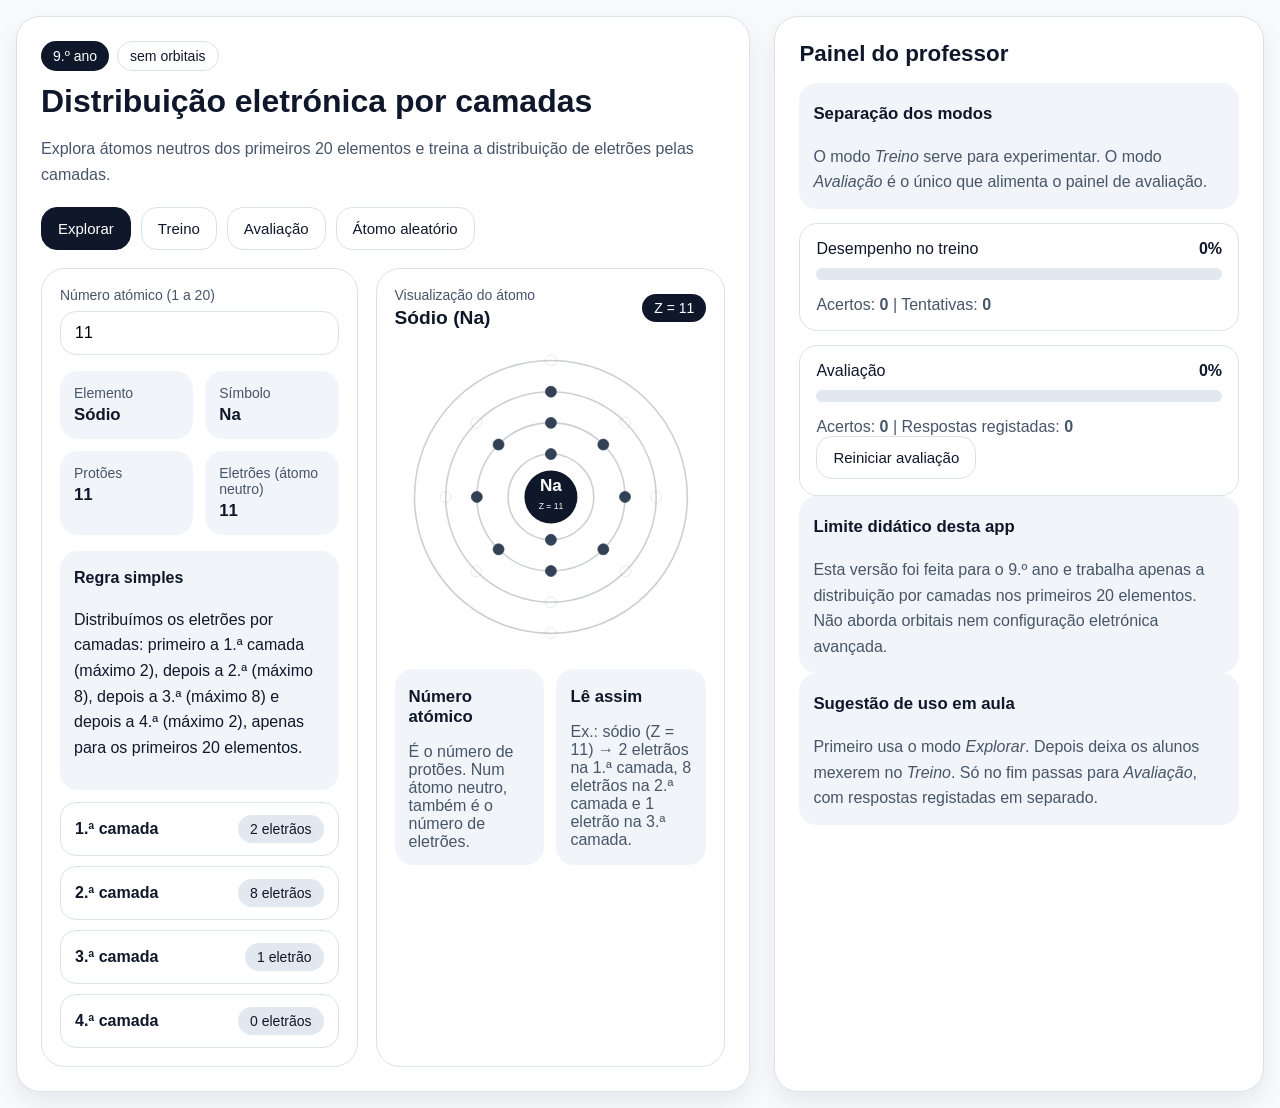
==== index.html @ 7c9a8dc4 "Rename index (1).html to index.html" ====
<!DOCTYPE html>
<html lang="pt-PT">
<head>
  <meta charset="UTF-8" />
  <meta name="viewport" content="width=device-width, initial-scale=1.0" />
  <title>Distribuição eletrónica por camadas</title>
  <link rel="stylesheet" href="style.css" />
</head>
<body>
  <main class="page">
    <section class="app-grid">
      <section class="card main-card">
        <div class="badges">
          <span class="badge">9.º ano</span>
          <span class="badge badge-outline">sem orbitais</span>
        </div>

        <h1>Distribuição eletrónica por camadas</h1>
        <p class="intro">
          Explora átomos neutros dos primeiros 20 elementos e treina a distribuição de eletrões pelas camadas.
        </p>

        <div class="mode-buttons">
          <button id="btnExplorar" class="btn btn-primary">Explorar</button>
          <button id="btnTreino" class="btn btn-secondary">Treino</button>
          <button id="btnAvaliacao" class="btn btn-secondary">Avaliação</button>
          <button id="btnAleatorio" class="btn btn-secondary">Átomo aleatório</button>
        </div>

        <div class="content-grid">
          <section class="panel">
            <label for="numeroAtomico" class="label">Número atómico (1 a 20)</label>
            <input id="numeroAtomico" type="number" min="1" max="20" value="11" />

            <div class="info-grid">
              <div class="info-box">
                <span class="info-label">Elemento</span>
                <strong id="elementoNome"></strong>
              </div>
              <div class="info-box">
                <span class="info-label">Símbolo</span>
                <strong id="elementoSimbolo"></strong>
              </div>
              <div class="info-box">
                <span class="info-label">Protões</span>
                <strong id="protones"></strong>
              </div>
              <div class="info-box">
                <span class="info-label">Eletrões (átomo neutro)</span>
                <strong id="eletrones"></strong>
              </div>
            </div>

            <div id="explorarBox" class="mode-box"></div>

            <div id="interacaoBox" class="mode-box hidden">
              <div id="modoMensagem" class="message-box"></div>

              <div id="layerEditors" class="layers"></div>

              <div class="action-buttons">
                <button id="btnVerificar" class="btn btn-primary">Verificar</button>
                <button id="btnLimpar" class="btn btn-secondary">Limpar</button>
                <button id="btnMostrarSolucao" class="btn btn-secondary">Mostrar solução</button>
                <button id="btnNovoAtomo" class="btn btn-secondary">Novo átomo</button>
              </div>

              <div class="totals-box">
                Total colocado: <strong><span id="somaTentativa">0</span></strong> / <span id="totalNecessario">11</span>
              </div>

              <div id="feedback" class="feedback hidden"></div>
              <div id="solucao" class="solution hidden"></div>
            </div>
          </section>

          <section class="panel">
            <div class="visual-header">
              <div>
                <div class="small-label">Visualização do átomo</div>
                <div class="visual-title"><span id="visualNome"></span> (<span id="visualSimbolo"></span>)</div>
              </div>
              <span class="badge" id="visualZ"></span>
            </div>

            <div class="atom-wrap">
              <svg id="atomSvg" viewBox="0 0 400 400" aria-label="Visualização do átomo"></svg>
            </div>

            <div class="help-grid">
              <div class="info-box help-box">
                <strong>Número atómico</strong>
                <p>É o número de protões. Num átomo neutro, também é o número de eletrões.</p>
              </div>
              <div class="info-box help-box">
                <strong>Lê assim</strong>
                <p id="lerAssim"></p>
              </div>
            </div>
          </section>
        </div>
      </section>

      <aside class="card side-card">
        <h2>Painel do professor</h2>

        <div class="info-box note-box">
          <strong>Separação dos modos</strong>
          <p>O modo <em>Treino</em> serve para experimentar. O modo <em>Avaliação</em> é o único que alimenta o painel de avaliação.</p>
        </div>

        <div class="stats-card">
          <div class="stats-head">
            <span>Desempenho no treino</span>
            <strong id="progressoTreinoPct">0%</strong>
          </div>
          <div class="progress"><div id="barTreino" class="progress-fill"></div></div>
          <p>Acertos: <strong id="acertosTreino">0</strong> | Tentativas: <strong id="totalTreino">0</strong></p>
        </div>

        <div class="stats-card">
          <div class="stats-head">
            <span>Avaliação</span>
            <strong id="progressoAvaliacaoPct">0%</strong>
          </div>
          <div class="progress"><div id="barAvaliacao" class="progress-fill"></div></div>
          <p>Acertos: <strong id="acertosAvaliacao">0</strong> | Respostas registadas: <strong id="totalAvaliacao">0</strong></p>
          <button id="btnReiniciarAvaliacao" class="btn btn-secondary">Reiniciar avaliação</button>
        </div>

        <div class="info-box note-box">
          <strong>Limite didático desta app</strong>
          <p>Esta versão foi feita para o 9.º ano e trabalha apenas a distribuição por camadas nos primeiros 20 elementos. Não aborda orbitais nem configuração eletrónica avançada.</p>
        </div>

        <div class="info-box note-box">
          <strong>Sugestão de uso em aula</strong>
          <p>Primeiro usa o modo <em>Explorar</em>. Depois deixa os alunos mexerem no <em>Treino</em>. Só no fim passas para <em>Avaliação</em>, com respostas registadas em separado.</p>
        </div>
      </aside>
    </section>
  </main>

  <script src="script.js"></script>
</body>
</html>
---- style.css ----
:root {
  --bg: #f8fafc;
  --card: #ffffff;
  --line: #dbe2ea;
  --text: #0f172a;
  --muted: #475569;
  --soft: #f1f5f9;
  --primary: #0f172a;
  --primary-contrast: #ffffff;
  --accent: #0ea5e9;
  --emerald-bg: #ecfdf5;
  --emerald-line: #a7f3d0;
  --amber-bg: #fffbeb;
  --amber-line: #fde68a;
}

* {
  box-sizing: border-box;
}

body {
  margin: 0;
  font-family: Arial, Helvetica, sans-serif;
  background: var(--bg);
  color: var(--text);
}

.page {
  padding: 16px;
}

.app-grid {
  max-width: 1320px;
  margin: 0 auto;
  display: grid;
  grid-template-columns: minmax(0, 1.2fr) minmax(300px, 0.8fr);
  gap: 24px;
}

.card {
  background: var(--card);
  border-radius: 24px;
  border: 1px solid var(--line);
  box-shadow: 0 10px 25px rgba(15, 23, 42, 0.08);
}

.main-card,
.side-card {
  padding: 24px;
}

.badges {
  display: flex;
  flex-wrap: wrap;
  gap: 8px;
  margin-bottom: 12px;
}

.badge {
  display: inline-flex;
  align-items: center;
  justify-content: center;
  padding: 6px 12px;
  border-radius: 999px;
  background: var(--primary);
  color: var(--primary-contrast);
  font-size: 14px;
}

.badge-outline {
  background: transparent;
  color: var(--text);
  border: 1px solid var(--line);
}

h1, h2 {
  margin: 0;
}

h1 {
  font-size: 2rem;
  margin-bottom: 10px;
}

h2 {
  font-size: 1.4rem;
  margin-bottom: 16px;
}

.intro {
  color: var(--muted);
  line-height: 1.6;
  margin-bottom: 20px;
}

.mode-buttons,
.action-buttons {
  display: flex;
  flex-wrap: wrap;
  gap: 10px;
}

.btn {
  border: 1px solid var(--line);
  border-radius: 16px;
  padding: 12px 16px;
  font-size: 15px;
  cursor: pointer;
  background: #fff;
  color: var(--text);
  transition: transform 0.12s ease, background 0.12s ease, border-color 0.12s ease;
}

.btn:hover {
  transform: translateY(-1px);
}

.btn-primary {
  background: var(--primary);
  color: var(--primary-contrast);
  border-color: var(--primary);
}

.btn-secondary.active,
.btn-primary.active {
  outline: 3px solid rgba(14, 165, 233, 0.2);
}

.content-grid {
  display: grid;
  grid-template-columns: minmax(0, 0.95fr) minmax(0, 1.05fr);
  gap: 18px;
  margin-top: 18px;
}

.panel {
  border: 1px solid var(--line);
  background: #fff;
  border-radius: 24px;
  padding: 18px;
}

.label,
.small-label,
.info-label {
  display: block;
  font-size: 14px;
  color: var(--muted);
}

#numeroAtomico {
  width: 100%;
  margin-top: 8px;
  padding: 12px 14px;
  font-size: 16px;
  border-radius: 16px;
  border: 1px solid var(--line);
}

.info-grid,
.help-grid {
  margin-top: 16px;
  display: grid;
  grid-template-columns: repeat(2, minmax(0, 1fr));
  gap: 12px;
}

.info-box {
  background: var(--soft);
  border-radius: 18px;
  padding: 14px;
}

.info-box strong {
  display: block;
  font-size: 1.05rem;
  margin-top: 4px;
}

.mode-box {
  margin-top: 16px;
}

.rule-box,
.message-box,
.totals-box,
.feedback,
.solution,
.note-box {
  border-radius: 18px;
  padding: 14px;
  line-height: 1.6;
}

.rule-box,
.totals-box,
.note-box {
  background: var(--soft);
}

.layers {
  display: grid;
  gap: 12px;
  margin: 14px 0;
}

.layer-editor {
  border: 1px solid var(--line);
  border-radius: 18px;
  padding: 14px;
  display: flex;
  justify-content: space-between;
  align-items: center;
  gap: 12px;
}

.layer-controls {
  display: flex;
  align-items: center;
  gap: 10px;
}

.layer-value {
  min-width: 36px;
  text-align: center;
  font-size: 1.2rem;
  font-weight: bold;
}

.icon-btn {
  width: 42px;
  height: 42px;
  border-radius: 14px;
  border: 1px solid var(--line);
  background: #fff;
  font-size: 1.2rem;
  cursor: pointer;
}

.message-box {
  border: 1px solid var(--line);
  background: var(--soft);
}

.message-box.avaliacao {
  background: var(--amber-bg);
  border-color: var(--amber-line);
}

.feedback {
  margin-top: 12px;
  border: 1px solid var(--line);
  background: #fff;
}

.solution {
  margin-top: 12px;
  border: 1px solid var(--emerald-line);
  background: var(--emerald-bg);
}

.hidden {
  display: none !important;
}

.visual-header,
.stats-head {
  display: flex;
  justify-content: space-between;
  align-items: center;
  gap: 12px;
}

.visual-title {
  font-size: 1.2rem;
  font-weight: bold;
  margin-top: 4px;
}

.atom-wrap {
  margin-top: 12px;
  display: flex;
  justify-content: center;
}

#atomSvg {
  width: 100%;
  max-width: 420px;
  color: #334155;
}

.help-box p,
.note-box p,
.stats-card p {
  color: var(--muted);
  margin-bottom: 0;
}

.stats-card {
  border: 1px solid var(--line);
  border-radius: 18px;
  padding: 16px;
  margin-top: 14px;
}

.progress {
  width: 100%;
  height: 12px;
  border-radius: 999px;
  background: #e2e8f0;
  overflow: hidden;
  margin: 10px 0 12px;
}

.progress-fill {
  height: 100%;
  width: 0%;
  background: var(--accent);
}

.dist-list {
  display: grid;
  gap: 10px;
  margin-top: 12px;
}

.dist-item {
  display: flex;
  justify-content: space-between;
  align-items: center;
  border: 1px solid var(--line);
  border-radius: 16px;
  padding: 12px 14px;
  background: #fff;
}

.dist-pill {
  background: #e2e8f0;
  color: #0f172a;
  border-radius: 999px;
  padding: 6px 12px;
  font-size: 14px;
}

@media (max-width: 1050px) {
  .app-grid,
  .content-grid {
    grid-template-columns: 1fr;
  }
}

@media (max-width: 640px) {
  h1 {
    font-size: 1.65rem;
  }

  .info-grid,
  .help-grid {
    grid-template-columns: 1fr;
  }

  .layer-editor,
  .visual-header,
  .stats-head {
    flex-direction: column;
    align-items: stretch;
  }
}
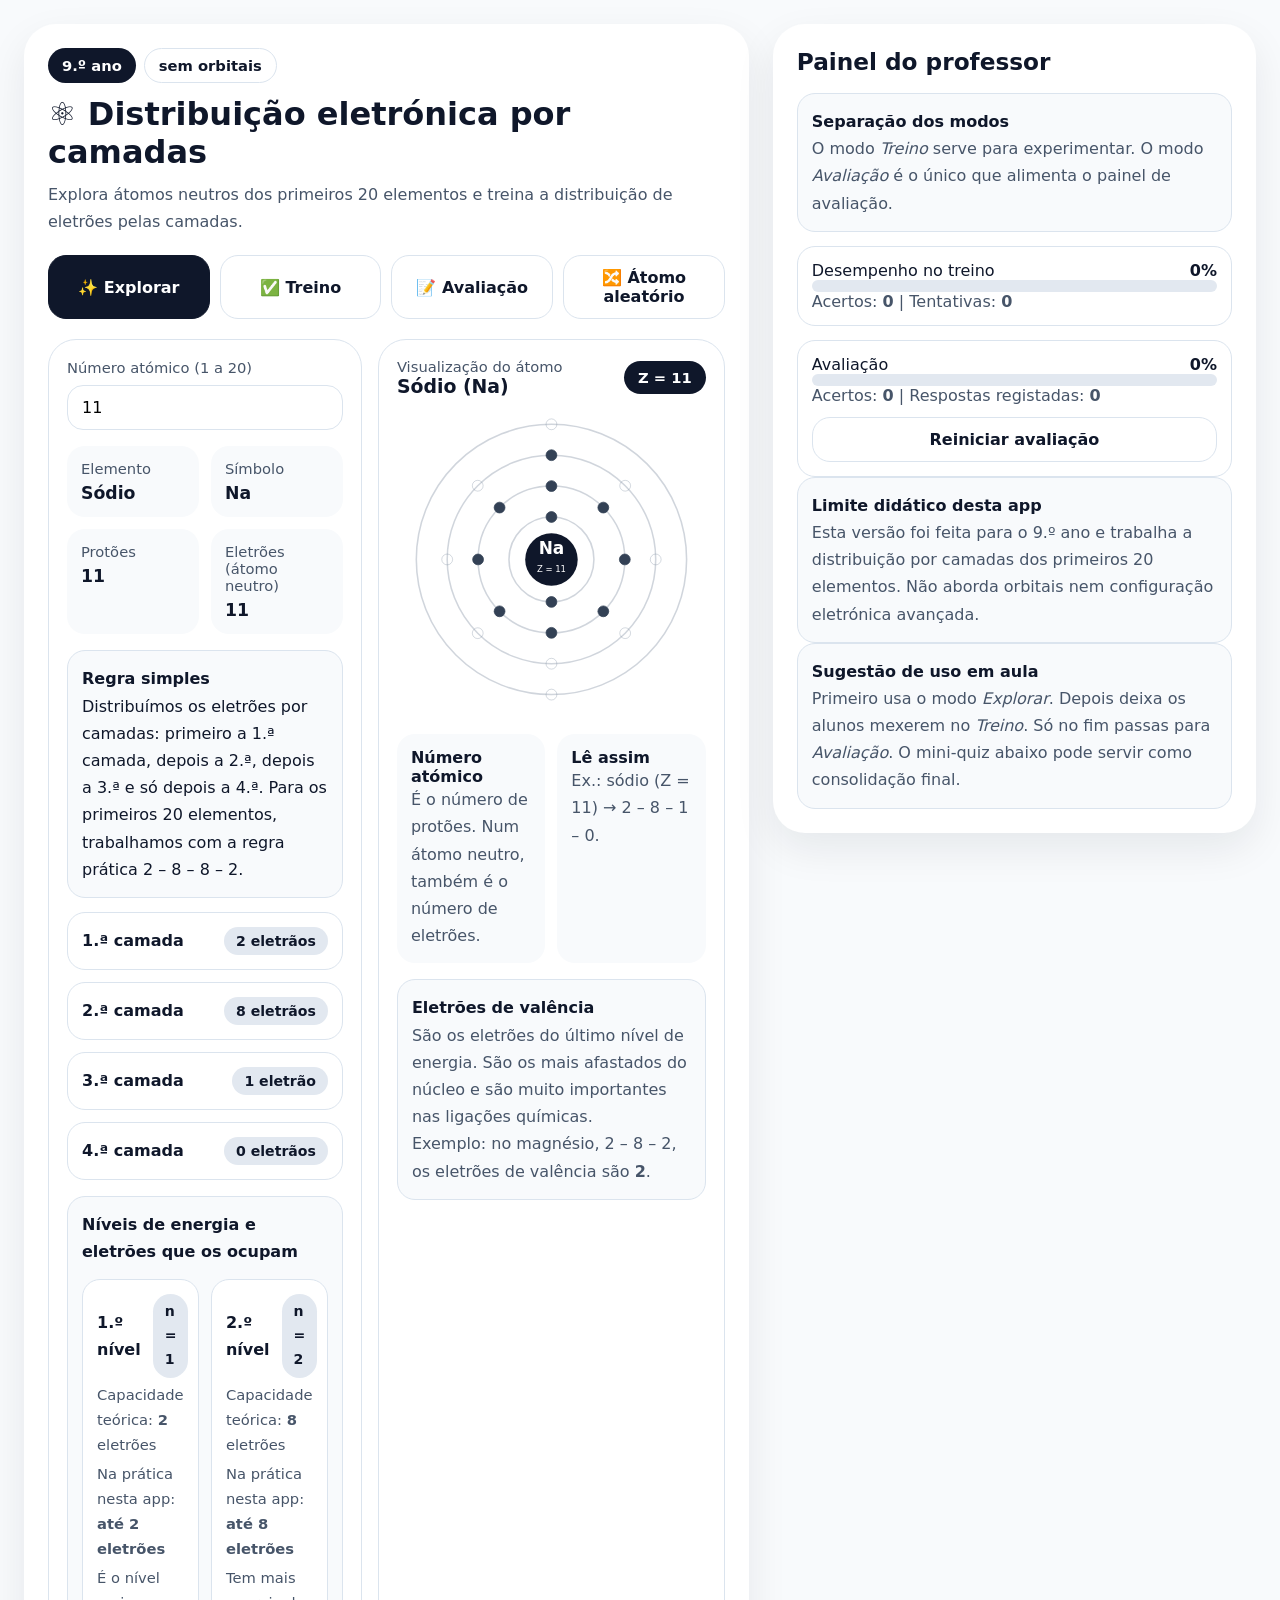
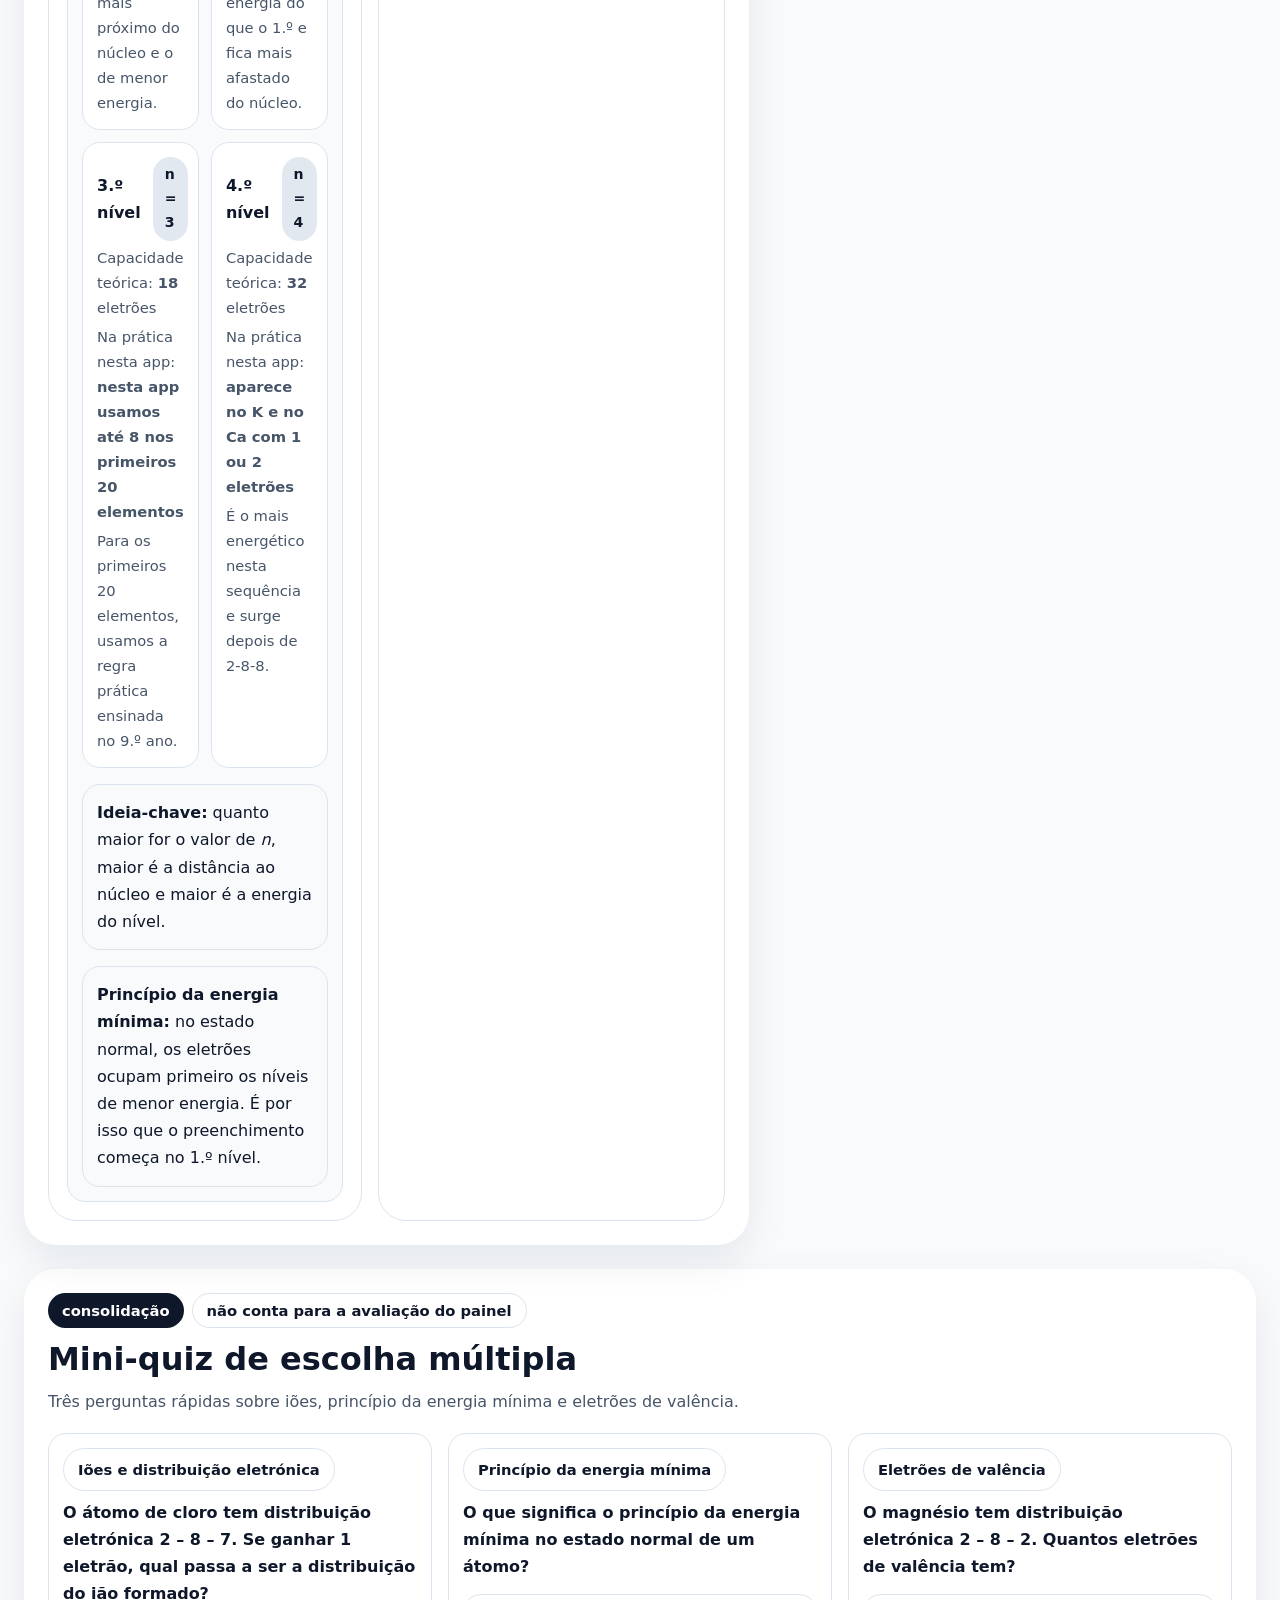
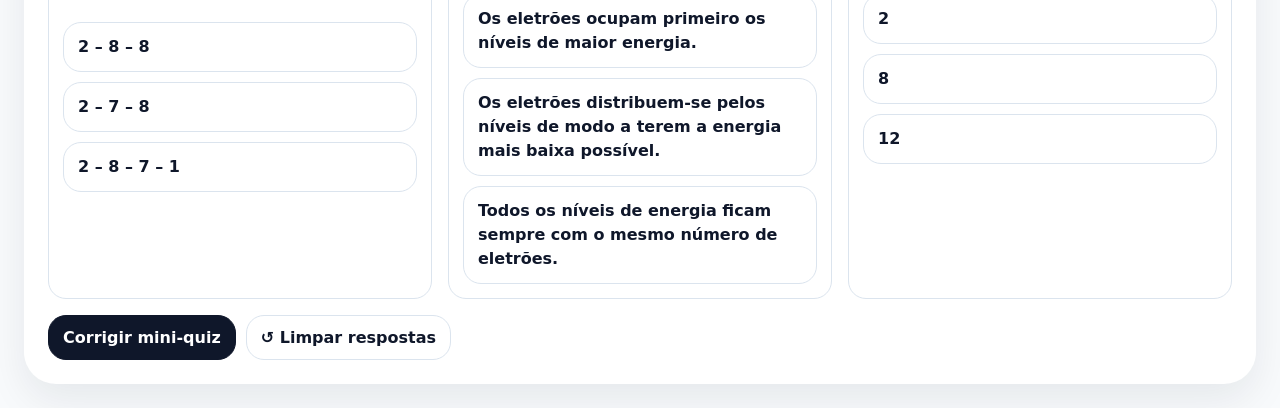
==== commit 6398b929: "Rename index (2).html to index.html" ====
--- a/index.html
+++ b/index.html
@@ -7,139 +7,159 @@
   <link rel="stylesheet" href="style.css" />
 </head>
 <body>
-  <main class="page">
-    <section class="app-grid">
-      <section class="card main-card">
+  <div class="page">
+    <div class="container">
+      <div class="layout">
+        <section class="panel main-panel">
+          <div class="badges">
+            <span class="badge fill">9.º ano</span>
+            <span class="badge outline">sem orbitais</span>
+          </div>
+
+          <h1>⚛️ Distribuição eletrónica por camadas</h1>
+          <p class="lead">
+            Explora átomos neutros dos primeiros 20 elementos e treina a distribuição de eletrões pelas camadas.
+          </p>
+
+          <div class="mode-buttons">
+            <button id="btn-explorar" class="mode active">✨ Explorar</button>
+            <button id="btn-treino" class="mode">✅ Treino</button>
+            <button id="btn-avaliacao" class="mode">📝 Avaliação</button>
+            <button id="btn-aleatorio" class="mode secondary">🔀 Átomo aleatório</button>
+          </div>
+
+          <div class="content-grid">
+            <section class="box">
+              <label for="numeroAtomico" class="field-label">Número atómico (1 a 20)</label>
+              <input id="numeroAtomico" type="number" min="1" max="20" value="11" />
+
+              <div class="info-grid">
+                <div class="info-card">
+                  <div class="info-label">Elemento</div>
+                  <div id="info-elemento" class="info-value"></div>
+                </div>
+                <div class="info-card">
+                  <div class="info-label">Símbolo</div>
+                  <div id="info-simbolo" class="info-value"></div>
+                </div>
+                <div class="info-card">
+                  <div class="info-label">Protões</div>
+                  <div id="info-protoes" class="info-value"></div>
+                </div>
+                <div class="info-card">
+                  <div class="info-label">Eletrões (átomo neutro)</div>
+                  <div id="info-eletrons" class="info-value"></div>
+                </div>
+              </div>
+
+              <div id="explorar-area" class="mode-area"></div>
+              <div id="interativo-area" class="mode-area hidden"></div>
+            </section>
+
+            <section class="box visual-box">
+              <div class="visual-header">
+                <div>
+                  <div class="small-label">Visualização do átomo</div>
+                  <div id="visual-title" class="visual-title"></div>
+                </div>
+                <span id="visual-z" class="badge fill"></span>
+              </div>
+
+              <div class="atom-wrap">
+                <svg id="atom-svg" viewBox="0 0 400 400" aria-label="Visualização do átomo"></svg>
+              </div>
+
+              <div class="tip-grid">
+                <div class="tip-card">
+                  <strong>Número atómico</strong>
+                  <div class="tip-text">É o número de protões. Num átomo neutro, também é o número de eletrões.</div>
+                </div>
+                <div class="tip-card">
+                  <strong>Lê assim</strong>
+                  <div id="tip-ler" class="tip-text"></div>
+                </div>
+              </div>
+
+              <div class="note-card valencia-card">
+                <strong>Eletrões de valência</strong>
+                <div class="tip-text">
+                  São os eletrões do último nível de energia. São os mais afastados do núcleo e são muito importantes nas ligações químicas.
+                </div>
+                <div class="tip-text">
+                  Exemplo: no magnésio, 2 – 8 – 2, os eletrões de valência são <strong>2</strong>.
+                </div>
+              </div>
+            </section>
+          </div>
+        </section>
+
+        <aside class="panel side-panel">
+          <h2>Painel do professor</h2>
+
+          <div class="note-card">
+            <strong>Separação dos modos</strong>
+            <div class="tip-text">
+              O modo <em>Treino</em> serve para experimentar. O modo <em>Avaliação</em> é o único que alimenta o painel de avaliação.
+            </div>
+          </div>
+
+          <div class="progress-card">
+            <div class="progress-row">
+              <span>Desempenho no treino</span>
+              <strong id="progresso-treino">0%</strong>
+            </div>
+            <div class="progress-bar"><div id="bar-treino" class="progress-fill"></div></div>
+            <div class="progress-stats">Acertos: <strong id="acertos-treino">0</strong> | Tentativas: <strong id="total-treino">0</strong></div>
+          </div>
+
+          <div class="progress-card">
+            <div class="progress-row">
+              <span>Avaliação</span>
+              <strong id="progresso-avaliacao">0%</strong>
+            </div>
+            <div class="progress-bar"><div id="bar-avaliacao" class="progress-fill"></div></div>
+            <div class="progress-stats">Acertos: <strong id="acertos-avaliacao">0</strong> | Respostas registadas: <strong id="total-avaliacao">0</strong></div>
+            <button id="btn-reiniciar-avaliacao" class="action outline full">Reiniciar avaliação</button>
+          </div>
+
+          <div class="note-card">
+            <strong>Limite didático desta app</strong>
+            <div class="tip-text">
+              Esta versão foi feita para o 9.º ano e trabalha a distribuição por camadas dos primeiros 20 elementos. Não aborda orbitais nem configuração eletrónica avançada.
+            </div>
+          </div>
+
+          <div class="note-card">
+            <strong>Sugestão de uso em aula</strong>
+            <div class="tip-text">
+              Primeiro usa o modo <em>Explorar</em>. Depois deixa os alunos mexerem no <em>Treino</em>. Só no fim passas para <em>Avaliação</em>. O mini-quiz abaixo pode servir como consolidação final.
+            </div>
+          </div>
+        </aside>
+      </div>
+
+      <section class="panel quiz-panel">
         <div class="badges">
-          <span class="badge">9.º ano</span>
-          <span class="badge badge-outline">sem orbitais</span>
+          <span class="badge fill">consolidação</span>
+          <span class="badge outline">não conta para a avaliação do painel</span>
         </div>
 
-        <h1>Distribuição eletrónica por camadas</h1>
-        <p class="intro">
-          Explora átomos neutros dos primeiros 20 elementos e treina a distribuição de eletrões pelas camadas.
+        <h2>Mini-quiz de escolha múltipla</h2>
+        <p class="lead small-lead">
+          Três perguntas rápidas sobre iões, princípio da energia mínima e eletrões de valência.
         </p>
 
-        <div class="mode-buttons">
-          <button id="btnExplorar" class="btn btn-primary">Explorar</button>
-          <button id="btnTreino" class="btn btn-secondary">Treino</button>
-          <button id="btnAvaliacao" class="btn btn-secondary">Avaliação</button>
-          <button id="btnAleatorio" class="btn btn-secondary">Átomo aleatório</button>
+        <div id="quiz-grid" class="quiz-grid"></div>
+
+        <div class="action-row top-space">
+          <button id="btn-corrigir-quiz" class="action primary">Corrigir mini-quiz</button>
+          <button id="btn-limpar-quiz" class="action outline">↺ Limpar respostas</button>
         </div>
 
-        <div class="content-grid">
-          <section class="panel">
-            <label for="numeroAtomico" class="label">Número atómico (1 a 20)</label>
-            <input id="numeroAtomico" type="number" min="1" max="20" value="11" />
-
-            <div class="info-grid">
-              <div class="info-box">
-                <span class="info-label">Elemento</span>
-                <strong id="elementoNome"></strong>
-              </div>
-              <div class="info-box">
-                <span class="info-label">Símbolo</span>
-                <strong id="elementoSimbolo"></strong>
-              </div>
-              <div class="info-box">
-                <span class="info-label">Protões</span>
-                <strong id="protones"></strong>
-              </div>
-              <div class="info-box">
-                <span class="info-label">Eletrões (átomo neutro)</span>
-                <strong id="eletrones"></strong>
-              </div>
-            </div>
-
-            <div id="explorarBox" class="mode-box"></div>
-
-            <div id="interacaoBox" class="mode-box hidden">
-              <div id="modoMensagem" class="message-box"></div>
-
-              <div id="layerEditors" class="layers"></div>
-
-              <div class="action-buttons">
-                <button id="btnVerificar" class="btn btn-primary">Verificar</button>
-                <button id="btnLimpar" class="btn btn-secondary">Limpar</button>
-                <button id="btnMostrarSolucao" class="btn btn-secondary">Mostrar solução</button>
-                <button id="btnNovoAtomo" class="btn btn-secondary">Novo átomo</button>
-              </div>
-
-              <div class="totals-box">
-                Total colocado: <strong><span id="somaTentativa">0</span></strong> / <span id="totalNecessario">11</span>
-              </div>
-
-              <div id="feedback" class="feedback hidden"></div>
-              <div id="solucao" class="solution hidden"></div>
-            </div>
-          </section>
-
-          <section class="panel">
-            <div class="visual-header">
-              <div>
-                <div class="small-label">Visualização do átomo</div>
-                <div class="visual-title"><span id="visualNome"></span> (<span id="visualSimbolo"></span>)</div>
-              </div>
-              <span class="badge" id="visualZ"></span>
-            </div>
-
-            <div class="atom-wrap">
-              <svg id="atomSvg" viewBox="0 0 400 400" aria-label="Visualização do átomo"></svg>
-            </div>
-
-            <div class="help-grid">
-              <div class="info-box help-box">
-                <strong>Número atómico</strong>
-                <p>É o número de protões. Num átomo neutro, também é o número de eletrões.</p>
-              </div>
-              <div class="info-box help-box">
-                <strong>Lê assim</strong>
-                <p id="lerAssim"></p>
-              </div>
-            </div>
-          </section>
-        </div>
+        <div id="quiz-resultado" class="note-card hidden top-space"></div>
       </section>
-
-      <aside class="card side-card">
-        <h2>Painel do professor</h2>
-
-        <div class="info-box note-box">
-          <strong>Separação dos modos</strong>
-          <p>O modo <em>Treino</em> serve para experimentar. O modo <em>Avaliação</em> é o único que alimenta o painel de avaliação.</p>
-        </div>
-
-        <div class="stats-card">
-          <div class="stats-head">
-            <span>Desempenho no treino</span>
-            <strong id="progressoTreinoPct">0%</strong>
-          </div>
-          <div class="progress"><div id="barTreino" class="progress-fill"></div></div>
-          <p>Acertos: <strong id="acertosTreino">0</strong> | Tentativas: <strong id="totalTreino">0</strong></p>
-        </div>
-
-        <div class="stats-card">
-          <div class="stats-head">
-            <span>Avaliação</span>
-            <strong id="progressoAvaliacaoPct">0%</strong>
-          </div>
-          <div class="progress"><div id="barAvaliacao" class="progress-fill"></div></div>
-          <p>Acertos: <strong id="acertosAvaliacao">0</strong> | Respostas registadas: <strong id="totalAvaliacao">0</strong></p>
-          <button id="btnReiniciarAvaliacao" class="btn btn-secondary">Reiniciar avaliação</button>
-        </div>
-
-        <div class="info-box note-box">
-          <strong>Limite didático desta app</strong>
-          <p>Esta versão foi feita para o 9.º ano e trabalha apenas a distribuição por camadas nos primeiros 20 elementos. Não aborda orbitais nem configuração eletrónica avançada.</p>
-        </div>
-
-        <div class="info-box note-box">
-          <strong>Sugestão de uso em aula</strong>
-          <p>Primeiro usa o modo <em>Explorar</em>. Depois deixa os alunos mexerem no <em>Treino</em>. Só no fim passas para <em>Avaliação</em>, com respostas registadas em separado.</p>
-        </div>
-      </aside>
-    </section>
-  </main>
+    </div>
+  </div>
 
   <script src="script.js"></script>
 </body>
--- a/style.css
+++ b/style.css
@@ -1,217 +1,296 @@
 :root {
   --bg: #f8fafc;
-  --card: #ffffff;
-  --line: #dbe2ea;
+  --panel: #ffffff;
+  --panel-soft: #f8fafc;
+  --border: #dbe4ee;
   --text: #0f172a;
   --muted: #475569;
-  --soft: #f1f5f9;
   --primary: #0f172a;
   --primary-contrast: #ffffff;
-  --accent: #0ea5e9;
-  --emerald-bg: #ecfdf5;
-  --emerald-line: #a7f3d0;
-  --amber-bg: #fffbeb;
-  --amber-line: #fde68a;
-}
-
-* {
-  box-sizing: border-box;
-}
-
+  --accent: #e2e8f0;
+  --success-bg: #ecfdf5;
+  --success-border: #86efac;
+  --warning-bg: #fffbeb;
+  --warning-border: #fcd34d;
+  --error-bg: #fff1f2;
+  --error-border: #fda4af;
+  --shadow: 0 16px 40px rgba(15, 23, 42, 0.08);
+}
+
+* { box-sizing: border-box; }
+html, body { margin: 0; padding: 0; }
 body {
-  margin: 0;
-  font-family: Arial, Helvetica, sans-serif;
+  font-family: Inter, system-ui, -apple-system, BlinkMacSystemFont, "Segoe UI", sans-serif;
   background: var(--bg);
   color: var(--text);
 }
 
-.page {
-  padding: 16px;
-}
-
-.app-grid {
-  max-width: 1320px;
+.page { padding: 24px; }
+.container {
+  max-width: 1280px;
   margin: 0 auto;
-  display: grid;
-  grid-template-columns: minmax(0, 1.2fr) minmax(300px, 0.8fr);
+}
+
+.layout {
+  display: grid;
+  grid-template-columns: minmax(0, 1.2fr) minmax(320px, 0.8fr);
   gap: 24px;
-}
-
-.card {
-  background: var(--card);
-  border-radius: 24px;
-  border: 1px solid var(--line);
-  box-shadow: 0 10px 25px rgba(15, 23, 42, 0.08);
-}
-
-.main-card,
-.side-card {
+  align-items: start;
+}
+
+.panel {
+  background: var(--panel);
+  border-radius: 32px;
+  box-shadow: var(--shadow);
   padding: 24px;
+}
+
+.main-panel h1,
+.quiz-panel h2 {
+  margin: 12px 0 10px;
+  font-size: clamp(1.8rem, 2.5vw, 2.8rem);
+}
+
+.side-panel h2 {
+  margin: 0 0 18px;
+  font-size: 1.45rem;
+}
+
+.lead,
+.tip-text {
+  color: var(--muted);
+  line-height: 1.7;
+}
+
+.lead {
+  margin: 0 0 20px;
+}
+
+.small-lead {
+  margin-bottom: 18px;
 }
 
 .badges {
   display: flex;
+  gap: 8px;
   flex-wrap: wrap;
-  gap: 8px;
-  margin-bottom: 12px;
 }
 
 .badge {
   display: inline-flex;
   align-items: center;
   justify-content: center;
-  padding: 6px 12px;
+  padding: 8px 14px;
   border-radius: 999px;
+  font-size: 0.92rem;
+  font-weight: 600;
+}
+
+.badge.fill {
   background: var(--primary);
   color: var(--primary-contrast);
-  font-size: 14px;
-}
-
-.badge-outline {
-  background: transparent;
+}
+
+.badge.outline {
+  border: 1px solid var(--border);
+  background: white;
   color: var(--text);
-  border: 1px solid var(--line);
-}
-
-h1, h2 {
-  margin: 0;
-}
-
-h1 {
-  font-size: 2rem;
-  margin-bottom: 10px;
-}
-
-h2 {
-  font-size: 1.4rem;
-  margin-bottom: 16px;
-}
-
-.intro {
-  color: var(--muted);
-  line-height: 1.6;
+}
+
+.mode-buttons {
+  display: grid;
+  gap: 10px;
+  grid-template-columns: repeat(4, minmax(0, 1fr));
   margin-bottom: 20px;
 }
 
-.mode-buttons,
-.action-buttons {
-  display: flex;
-  flex-wrap: wrap;
-  gap: 10px;
-}
-
-.btn {
-  border: 1px solid var(--line);
-  border-radius: 16px;
-  padding: 12px 16px;
-  font-size: 15px;
+button, input {
+  font: inherit;
+}
+
+button {
   cursor: pointer;
-  background: #fff;
+}
+
+.mode,
+.action,
+.stepper,
+.quiz-option {
+  border: 1px solid var(--border);
+  background: white;
   color: var(--text);
-  transition: transform 0.12s ease, background 0.12s ease, border-color 0.12s ease;
-}
-
-.btn:hover {
+  border-radius: 18px;
+  padding: 12px 14px;
+  font-weight: 600;
+  transition: transform .12s ease, box-shadow .12s ease, background .12s ease, border-color .12s ease;
+}
+
+.mode:hover,
+.action:hover,
+.stepper:hover,
+.quiz-option:hover {
   transform: translateY(-1px);
 }
 
-.btn-primary {
+.mode.active,
+.action.primary,
+.quiz-option.selected {
   background: var(--primary);
   color: var(--primary-contrast);
   border-color: var(--primary);
 }
 
-.btn-secondary.active,
-.btn-primary.active {
-  outline: 3px solid rgba(14, 165, 233, 0.2);
+.mode.secondary,
+.action.outline {
+  background: white;
+}
+
+.full {
+  width: 100%;
+  margin-top: 12px;
 }
 
 .content-grid {
   display: grid;
   grid-template-columns: minmax(0, 0.95fr) minmax(0, 1.05fr);
-  gap: 18px;
-  margin-top: 18px;
-}
-
-.panel {
-  border: 1px solid var(--line);
-  background: #fff;
-  border-radius: 24px;
+  gap: 16px;
+}
+
+.box {
+  border: 1px solid var(--border);
+  border-radius: 28px;
+  background: white;
   padding: 18px;
 }
 
-.label,
+.field-label,
 .small-label,
 .info-label {
-  display: block;
-  font-size: 14px;
+  font-size: 0.92rem;
   color: var(--muted);
 }
 
-#numeroAtomico {
+input[type="number"] {
   width: 100%;
   margin-top: 8px;
   padding: 12px 14px;
-  font-size: 16px;
+  border: 1px solid var(--border);
   border-radius: 16px;
-  border: 1px solid var(--line);
+  background: white;
 }
 
 .info-grid,
-.help-grid {
+.tip-grid {
+  display: grid;
+  gap: 12px;
+  grid-template-columns: repeat(2, minmax(0, 1fr));
   margin-top: 16px;
-  display: grid;
-  grid-template-columns: repeat(2, minmax(0, 1fr));
-  gap: 12px;
-}
-
-.info-box {
-  background: var(--soft);
+}
+
+.info-card,
+.tip-card {
+  background: var(--panel-soft);
   border-radius: 18px;
   padding: 14px;
 }
 
-.info-box strong {
-  display: block;
-  font-size: 1.05rem;
-  margin-top: 4px;
-}
-
-.mode-box {
+.info-value {
+  margin-top: 6px;
+  font-size: 1.08rem;
+  font-weight: 700;
+}
+
+.mode-area {
   margin-top: 16px;
 }
 
-.rule-box,
-.message-box,
-.totals-box,
-.feedback,
-.solution,
-.note-box {
+.hidden {
+  display: none !important;
+}
+
+.rule-card,
+.note-card,
+.message,
+.total-box,
+.solution-box,
+.mode-status,
+.level-card,
+.quiz-question {
+  border: 1px solid var(--border);
   border-radius: 18px;
   padding: 14px;
-  line-height: 1.6;
-}
-
-.rule-box,
-.totals-box,
-.note-box {
-  background: var(--soft);
-}
-
-.layers {
+  line-height: 1.7;
+}
+
+.rule-card,
+.note-card,
+.total-box,
+.mode-status,
+.tip-card,
+.info-card {
+  background: var(--panel-soft);
+}
+
+.mode-status.warning {
+  background: var(--warning-bg);
+  border-color: var(--warning-border);
+}
+
+.layers,
+.distribution-list,
+.levels-grid {
   display: grid;
   gap: 12px;
-  margin: 14px 0;
-}
-
-.layer-editor {
-  border: 1px solid var(--line);
+  margin-top: 14px;
+}
+
+.levels-grid.two-col {
+  grid-template-columns: repeat(2, minmax(0, 1fr));
+}
+
+.layer-card,
+.distribution-item,
+.level-card {
+  border: 1px solid var(--border);
   border-radius: 18px;
   padding: 14px;
+  background: white;
+}
+
+.layer-row,
+.distribution-item,
+.visual-header,
+.progress-row,
+.quiz-theme-row,
+.level-head {
   display: flex;
+  align-items: center;
   justify-content: space-between;
-  align-items: center;
   gap: 12px;
+}
+
+.layer-title,
+.visual-title,
+.quiz-text,
+.level-title {
+  font-weight: 700;
+}
+
+.visual-title {
+  font-size: 1.18rem;
+}
+
+.layer-subtitle,
+.level-text,
+.quiz-explanation,
+.progress-stats {
+  color: var(--muted);
+}
+
+.layer-subtitle,
+.level-text {
+  font-size: 0.92rem;
+  margin-top: 4px;
 }
 
 .layer-controls {
@@ -220,149 +299,215 @@
   gap: 10px;
 }
 
-.layer-value {
-  min-width: 36px;
-  text-align: center;
-  font-size: 1.2rem;
-  font-weight: bold;
-}
-
-.icon-btn {
+.stepper {
   width: 42px;
   height: 42px;
   border-radius: 14px;
-  border: 1px solid var(--line);
-  background: #fff;
+  display: inline-flex;
+  align-items: center;
+  justify-content: center;
   font-size: 1.2rem;
-  cursor: pointer;
-}
-
-.message-box {
-  border: 1px solid var(--line);
-  background: var(--soft);
-}
-
-.message-box.avaliacao {
-  background: var(--amber-bg);
-  border-color: var(--amber-line);
-}
-
-.feedback {
-  margin-top: 12px;
-  border: 1px solid var(--line);
-  background: #fff;
-}
-
-.solution {
-  margin-top: 12px;
-  border: 1px solid var(--emerald-line);
-  background: var(--emerald-bg);
-}
-
-.hidden {
-  display: none !important;
-}
-
-.visual-header,
-.stats-head {
+  padding: 0;
+}
+
+.layer-value {
+  width: 42px;
+  text-align: center;
+  font-size: 1.15rem;
+  font-weight: 700;
+}
+
+.action-row {
   display: flex;
-  justify-content: space-between;
-  align-items: center;
-  gap: 12px;
-}
-
-.visual-title {
-  font-size: 1.2rem;
-  font-weight: bold;
-  margin-top: 4px;
+  gap: 10px;
+  flex-wrap: wrap;
+  margin-top: 14px;
+}
+
+.top-space {
+  margin-top: 16px;
+}
+
+.message.success,
+.solution-box {
+  background: var(--success-bg);
+  border-color: var(--success-border);
+}
+
+.message.warning {
+  background: var(--warning-bg);
+  border-color: var(--warning-border);
+}
+
+.message.error,
+.quiz-feedback.incorrect {
+  background: var(--error-bg);
+  border-color: var(--error-border);
+}
+
+.distribution-pill,
+.mini-badge {
+  padding: 6px 12px;
+  border-radius: 999px;
+  background: var(--accent);
+  font-size: 0.88rem;
+  font-weight: 700;
 }
 
 .atom-wrap {
-  margin-top: 12px;
   display: flex;
   justify-content: center;
-}
-
-#atomSvg {
+  align-items: center;
+  padding: 8px 0 4px;
+}
+
+#atom-svg {
   width: 100%;
   max-width: 420px;
-  color: #334155;
-}
-
-.help-box p,
-.note-box p,
-.stats-card p {
-  color: var(--muted);
-  margin-bottom: 0;
-}
-
-.stats-card {
-  border: 1px solid var(--line);
+  overflow: visible;
+}
+
+.orbit {
+  fill: none;
+  stroke: #64748b;
+  stroke-opacity: .3;
+  stroke-width: 2;
+}
+
+.dot-empty {
+  fill: transparent;
+  stroke: #64748b;
+  stroke-opacity: .35;
+}
+
+.dot-full {
+  fill: #334155;
+  stroke: #334155;
+}
+
+.nucleus {
+  fill: #0f172a;
+}
+
+.nucleus-text,
+.nucleus-subtext {
+  fill: white;
+  text-anchor: middle;
+}
+
+.nucleus-text {
+  font-size: 22px;
+  font-weight: 700;
+}
+
+.nucleus-subtext {
+  font-size: 11px;
+}
+
+.progress-card {
+  border: 1px solid var(--border);
   border-radius: 18px;
-  padding: 16px;
+  padding: 14px;
   margin-top: 14px;
 }
 
-.progress {
-  width: 100%;
+.progress-bar {
   height: 12px;
+  background: #e2e8f0;
   border-radius: 999px;
-  background: #e2e8f0;
   overflow: hidden;
-  margin: 10px 0 12px;
 }
 
 .progress-fill {
   height: 100%;
   width: 0%;
-  background: var(--accent);
-}
-
-.dist-list {
+  background: #0f172a;
+  border-radius: inherit;
+}
+
+.valencia-card {
+  margin-top: 16px;
+}
+
+.quiz-panel {
+  margin-top: 24px;
+}
+
+.quiz-grid {
+  display: grid;
+  gap: 16px;
+  grid-template-columns: repeat(3, minmax(0, 1fr));
+}
+
+.quiz-question {
+  background: white;
+}
+
+.quiz-text {
+  margin-top: 8px;
+  line-height: 1.7;
+}
+
+.quiz-options {
   display: grid;
   gap: 10px;
-  margin-top: 12px;
-}
-
-.dist-item {
-  display: flex;
-  justify-content: space-between;
-  align-items: center;
-  border: 1px solid var(--line);
+  margin-top: 14px;
+}
+
+.quiz-option {
+  text-align: left;
+  height: auto;
+  line-height: 1.5;
+}
+
+.quiz-feedback {
+  margin-top: 14px;
   border-radius: 16px;
   padding: 12px 14px;
-  background: #fff;
-}
-
-.dist-pill {
-  background: #e2e8f0;
-  color: #0f172a;
-  border-radius: 999px;
-  padding: 6px 12px;
-  font-size: 14px;
-}
-
-@media (max-width: 1050px) {
-  .app-grid,
-  .content-grid {
+  font-size: 0.95rem;
+}
+
+.quiz-feedback.correct {
+  background: var(--success-bg);
+  border: 1px solid var(--success-border);
+}
+
+.quiz-feedback.incorrect {
+  border: 1px solid var(--error-border);
+}
+
+@media (max-width: 1120px) {
+  .layout,
+  .content-grid,
+  .quiz-grid,
+  .levels-grid.two-col {
     grid-template-columns: 1fr;
   }
 }
 
-@media (max-width: 640px) {
-  h1 {
-    font-size: 1.65rem;
+@media (max-width: 760px) {
+  .page {
+    padding: 14px;
   }
 
+  .panel {
+    border-radius: 24px;
+    padding: 16px;
+  }
+
+  .mode-buttons,
   .info-grid,
-  .help-grid {
+  .tip-grid {
     grid-template-columns: 1fr;
   }
 
-  .layer-editor,
+  .layer-row,
+  .distribution-item,
   .visual-header,
-  .stats-head {
+  .progress-row,
+  .quiz-theme-row,
+  .level-head {
+    align-items: flex-start;
     flex-direction: column;
-    align-items: stretch;
   }
 }
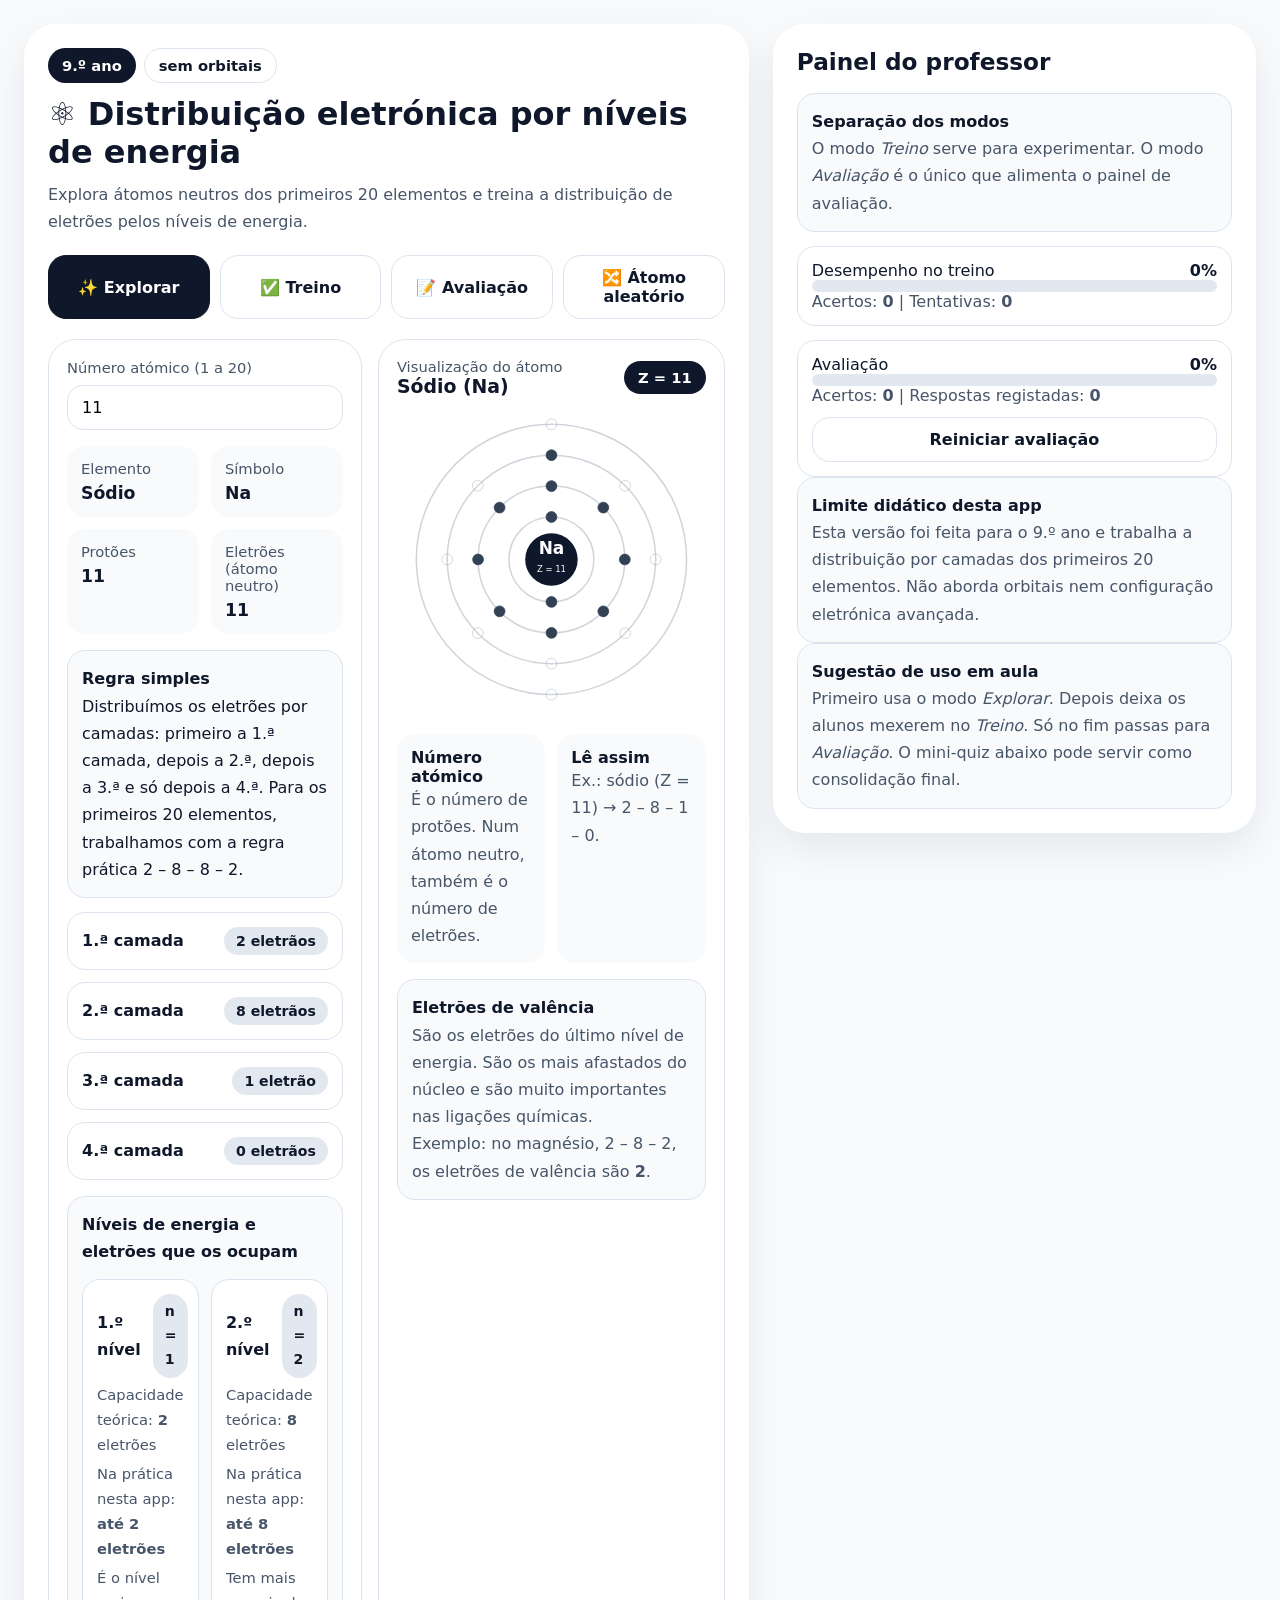
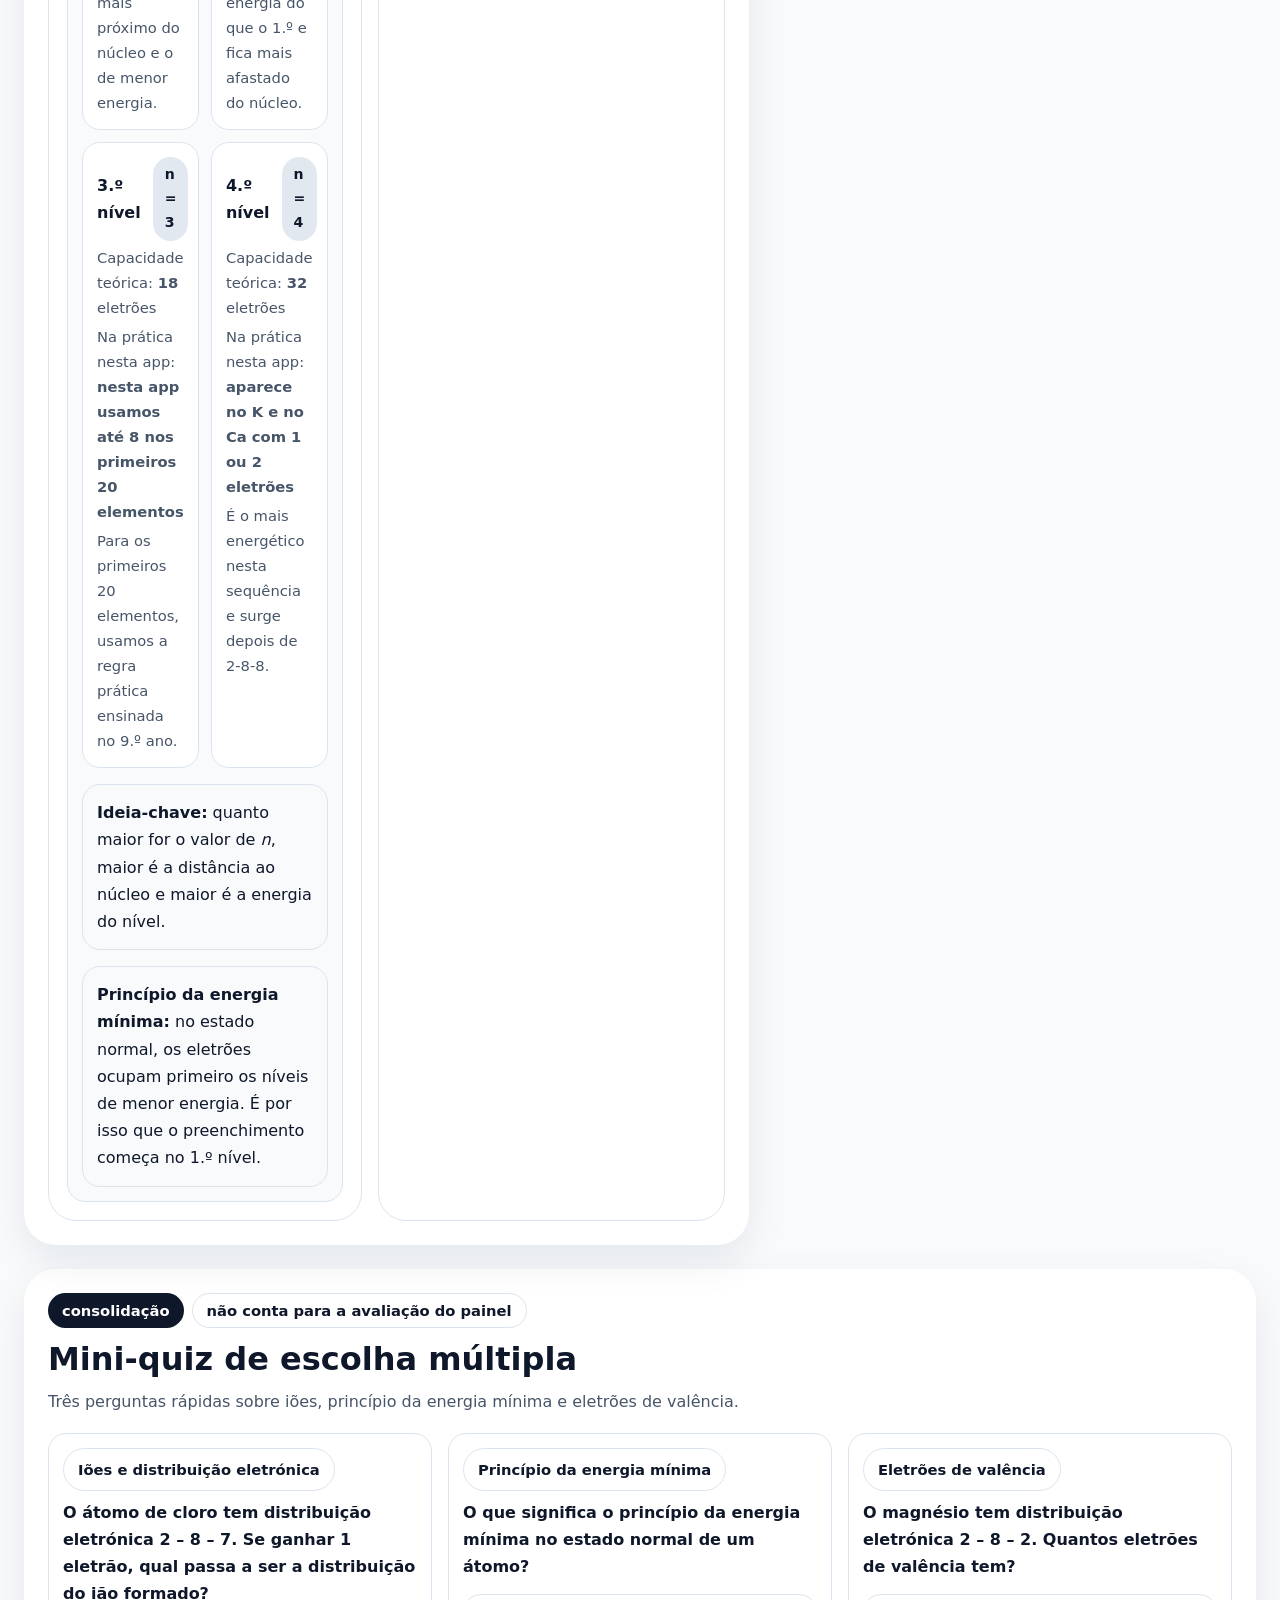
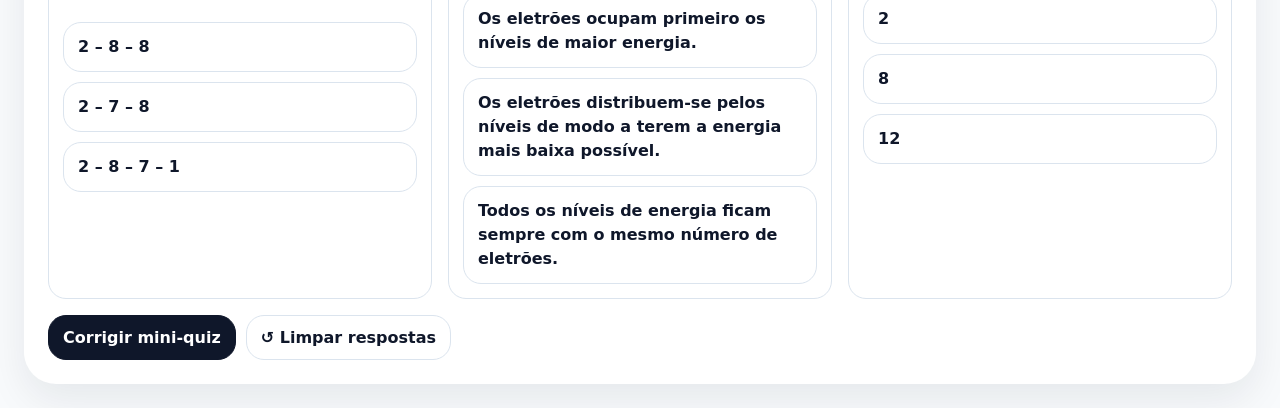
==== commit 6a2d1033: "Change title and heading to 'níveis de energia' Updated title and heading to reflect energy levels i" ====
--- a/index.html
+++ b/index.html
@@ -3,7 +3,7 @@
 <head>
   <meta charset="UTF-8" />
   <meta name="viewport" content="width=device-width, initial-scale=1.0" />
-  <title>Distribuição eletrónica por camadas</title>
+  <title>Distribuição eletrónica por níveis de energia </title>
   <link rel="stylesheet" href="style.css" />
 </head>
 <body>
@@ -16,9 +16,9 @@
             <span class="badge outline">sem orbitais</span>
           </div>
 
-          <h1>⚛️ Distribuição eletrónica por camadas</h1>
+          <h1>⚛️ Distribuição eletrónica por níveis de energia</h1>
           <p class="lead">
-            Explora átomos neutros dos primeiros 20 elementos e treina a distribuição de eletrões pelas camadas.
+            Explora átomos neutros dos primeiros 20 elementos e treina a distribuição de eletrões pelos níveis de energia.
           </p>
 
           <div class="mode-buttons">
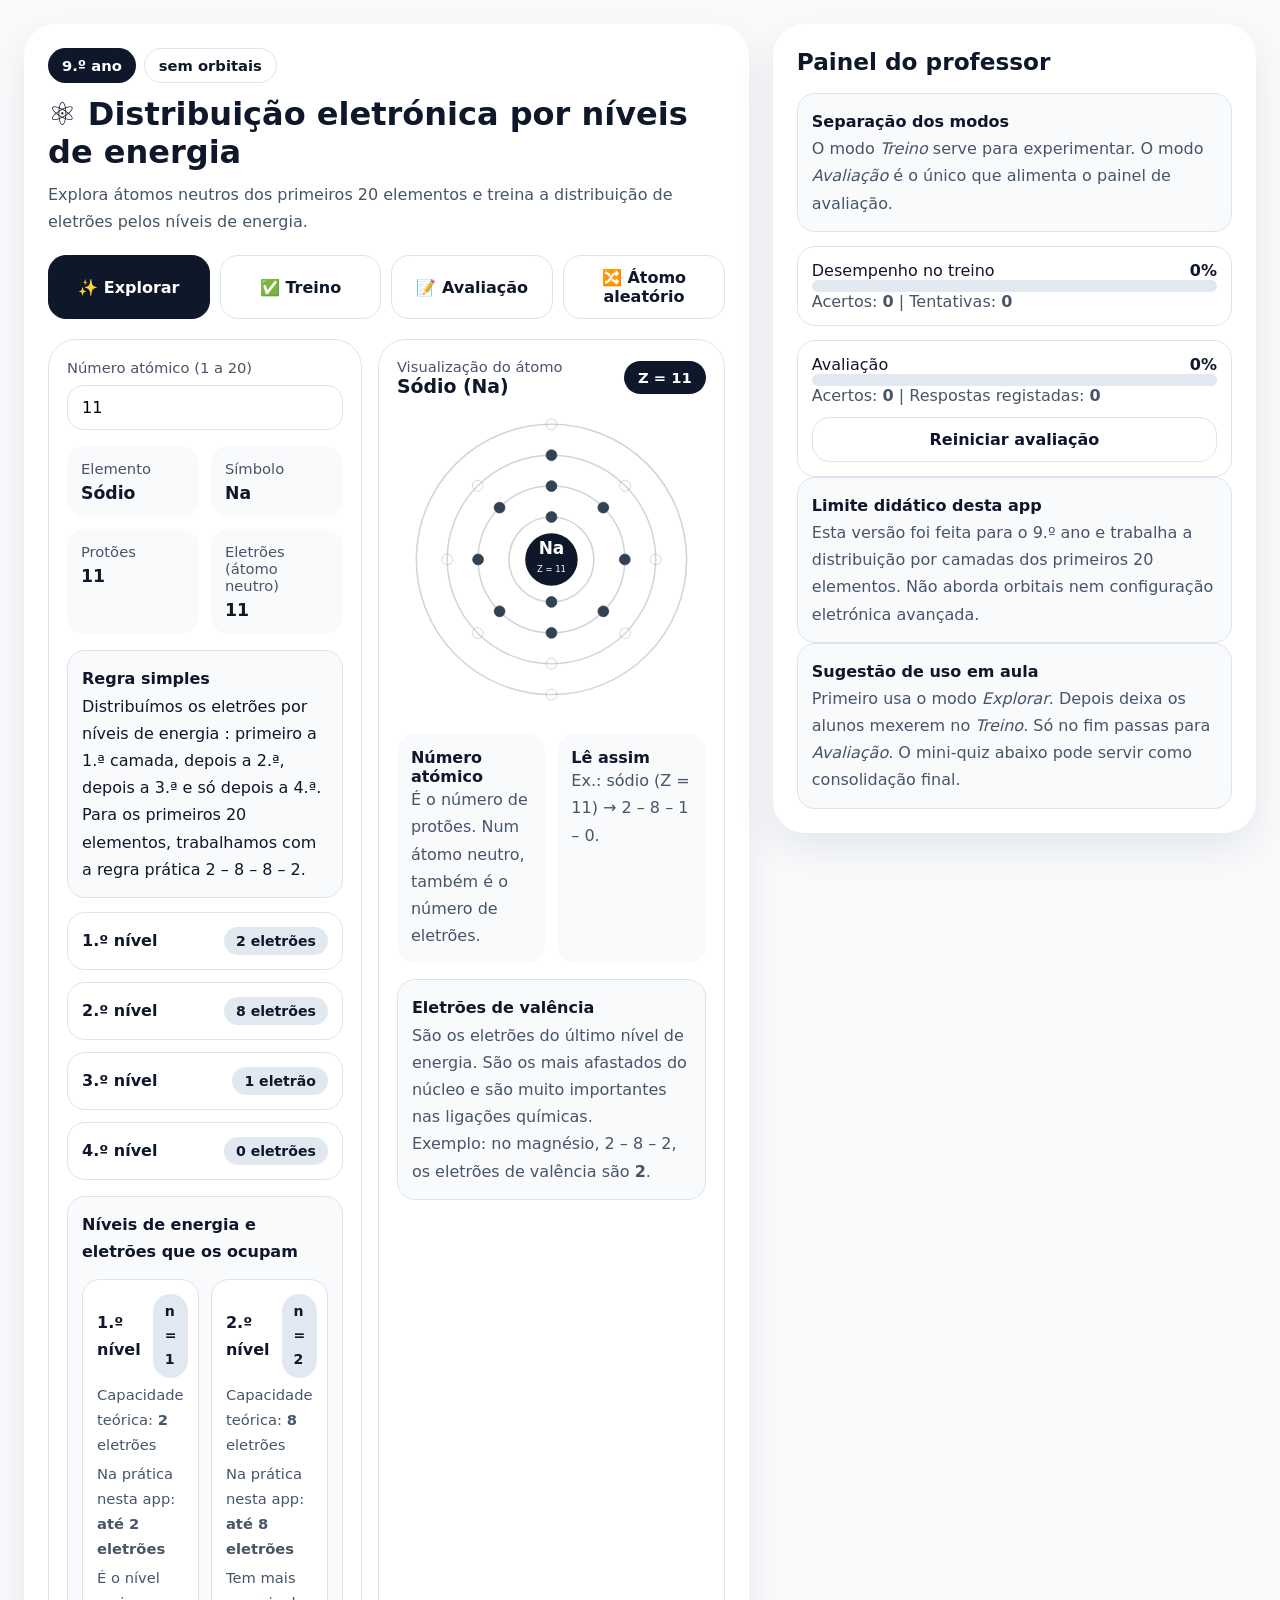
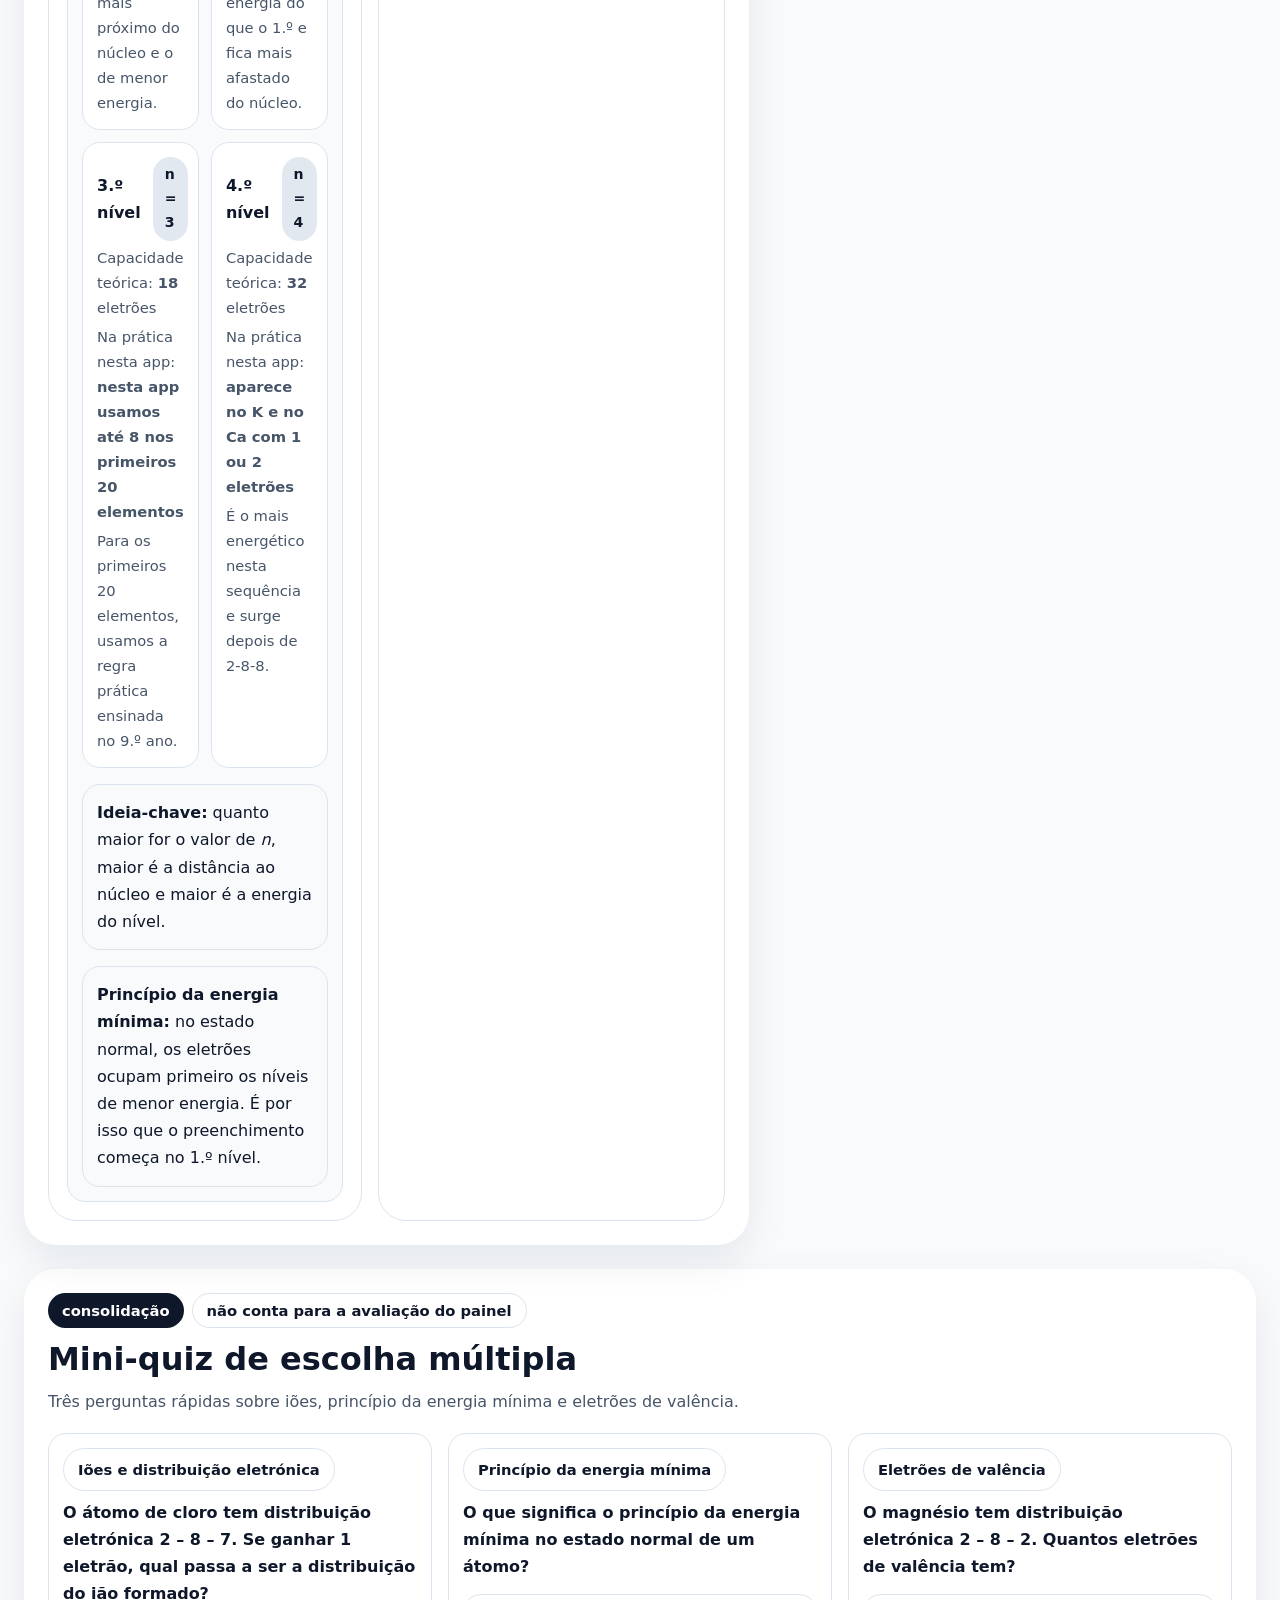
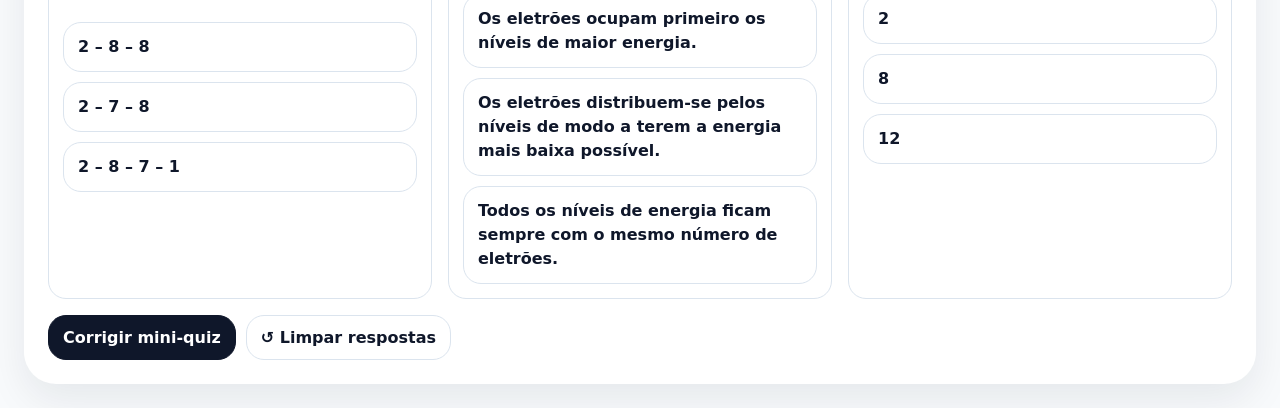
==== commit e3572d61: "test supabase registro" ====
--- a/index.html
+++ b/index.html
@@ -161,6 +161,29 @@
     </div>
   </div>
 
+  <!-- Registration Modal -->
+  <div id="registration-modal" class="modal hidden">
+    <div class="modal-overlay" id="modal-overlay"></div>
+    <div class="modal-content">
+      <div class="modal-header">
+        <h2>Registo</h2>
+        <button class="modal-close" id="modal-close">✕</button>
+      </div>
+      <form id="registration-form" class="registration-form">
+        <div class="form-group">
+          <label for="form-nome">Nome</label>
+          <input type="text" id="form-nome" name="nome" placeholder="O teu nome (opcional)" />
+        </div>
+        <div class="form-group">
+          <label for="form-email">Email</label>
+          <input type="email" id="form-email" name="email" placeholder="O teu email (opcional)" />
+        </div>
+        <div id="form-error" class="form-error hidden"></div>
+        <button type="submit" class="action primary full">Enviar</button>
+      </form>
+    </div>
+  </div>
+
   <script src="script.js"></script>
 </body>
 </html>
--- a/style.css
+++ b/style.css
@@ -150,6 +150,142 @@
   margin-top: 12px;
 }
 
+/* Modal Styles */
+.modal {
+  position: fixed;
+  top: 0;
+  left: 0;
+  right: 0;
+  bottom: 0;
+  z-index: 1000;
+  display: flex;
+  align-items: center;
+  justify-content: center;
+  transition: opacity 0.2s ease;
+}
+
+.modal.hidden {
+  display: none;
+  pointer-events: none;
+}
+
+.modal-overlay {
+  position: absolute;
+  top: 0;
+  left: 0;
+  right: 0;
+  bottom: 0;
+  background: rgba(15, 23, 42, 0.4);
+  cursor: pointer;
+}
+
+.modal-content {
+  position: relative;
+  background: white;
+  border-radius: 24px;
+  box-shadow: 0 20px 60px rgba(15, 23, 42, 0.15);
+  padding: 28px;
+  max-width: 400px;
+  width: 90%;
+  animation: slideIn 0.3s ease;
+}
+
+@keyframes slideIn {
+  from {
+    opacity: 0;
+    transform: translateY(-20px);
+  }
+  to {
+    opacity: 1;
+    transform: translateY(0);
+  }
+}
+
+.modal-header {
+  display: flex;
+  justify-content: space-between;
+  align-items: center;
+  margin-bottom: 20px;
+}
+
+.modal-header h2 {
+  margin: 0;
+  font-size: 1.5rem;
+  color: var(--text);
+}
+
+.modal-close {
+  background: none;
+  border: none;
+  font-size: 1.5rem;
+  color: var(--muted);
+  cursor: pointer;
+  padding: 0;
+  width: 32px;
+  height: 32px;
+  display: flex;
+  align-items: center;
+  justify-content: center;
+  border-radius: 8px;
+  transition: background 0.2s ease, color 0.2s ease;
+}
+
+.modal-close:hover {
+  background: var(--accent);
+  color: var(--text);
+}
+
+.registration-form {
+  display: flex;
+  flex-direction: column;
+  gap: 16px;
+}
+
+.form-group {
+  display: flex;
+  flex-direction: column;
+  gap: 6px;
+}
+
+.form-group label {
+  font-size: 0.92rem;
+  font-weight: 600;
+  color: var(--text);
+}
+
+.form-group input {
+  padding: 10px 12px;
+  border: 1px solid var(--border);
+  border-radius: 12px;
+  font-size: 0.95rem;
+  font-family: inherit;
+  transition: border-color 0.2s ease, box-shadow 0.2s ease;
+}
+
+.form-group input:focus {
+  outline: none;
+  border-color: var(--primary);
+  box-shadow: 0 0 0 2px rgba(15, 23, 42, 0.1);
+}
+
+.form-error {
+  padding: 10px 12px;
+  background: var(--error-bg);
+  border: 1px solid var(--error-border);
+  border-radius: 12px;
+  color: #be123c;
+  font-size: 0.92rem;
+  display: none;
+}
+
+.form-error.active {
+  display: block;
+}
+
+.form-error.hidden {
+  display: none;
+}
+
 .content-grid {
   display: grid;
   grid-template-columns: minmax(0, 0.95fr) minmax(0, 1.05fr);
